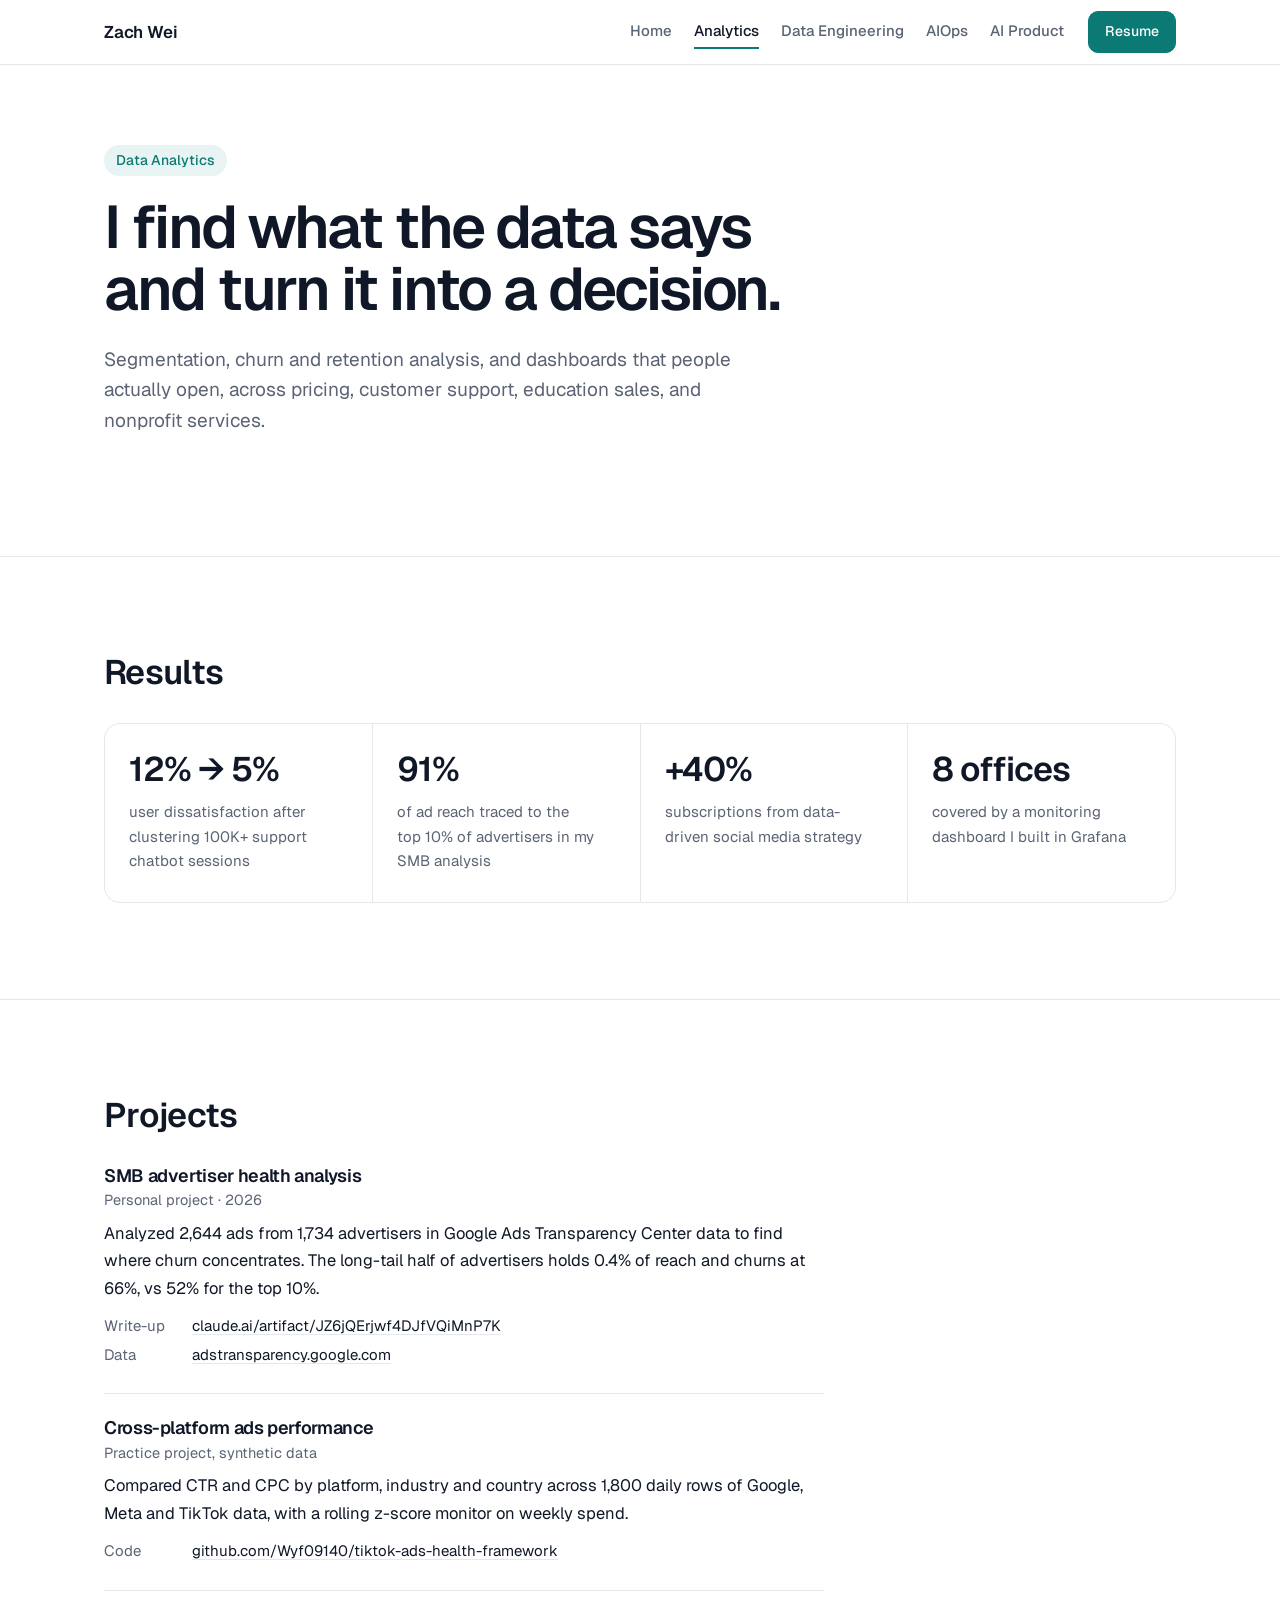
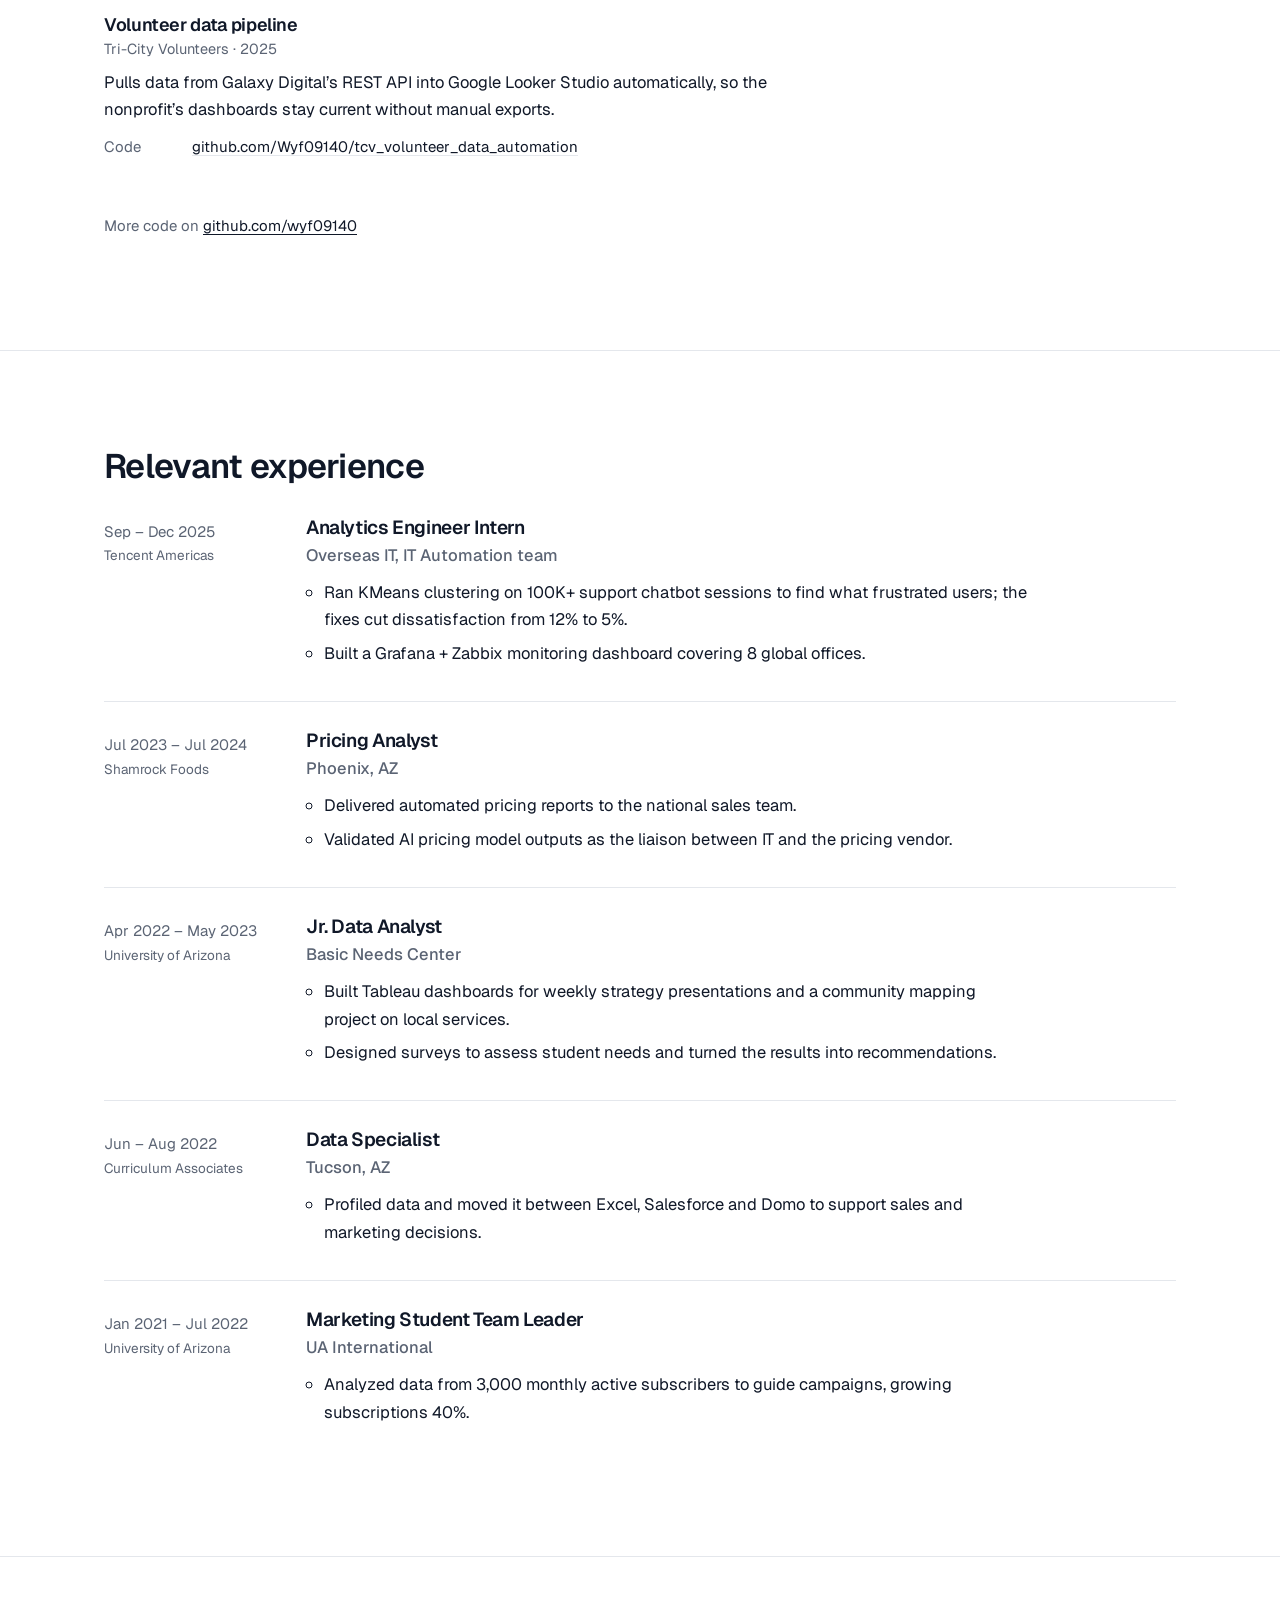
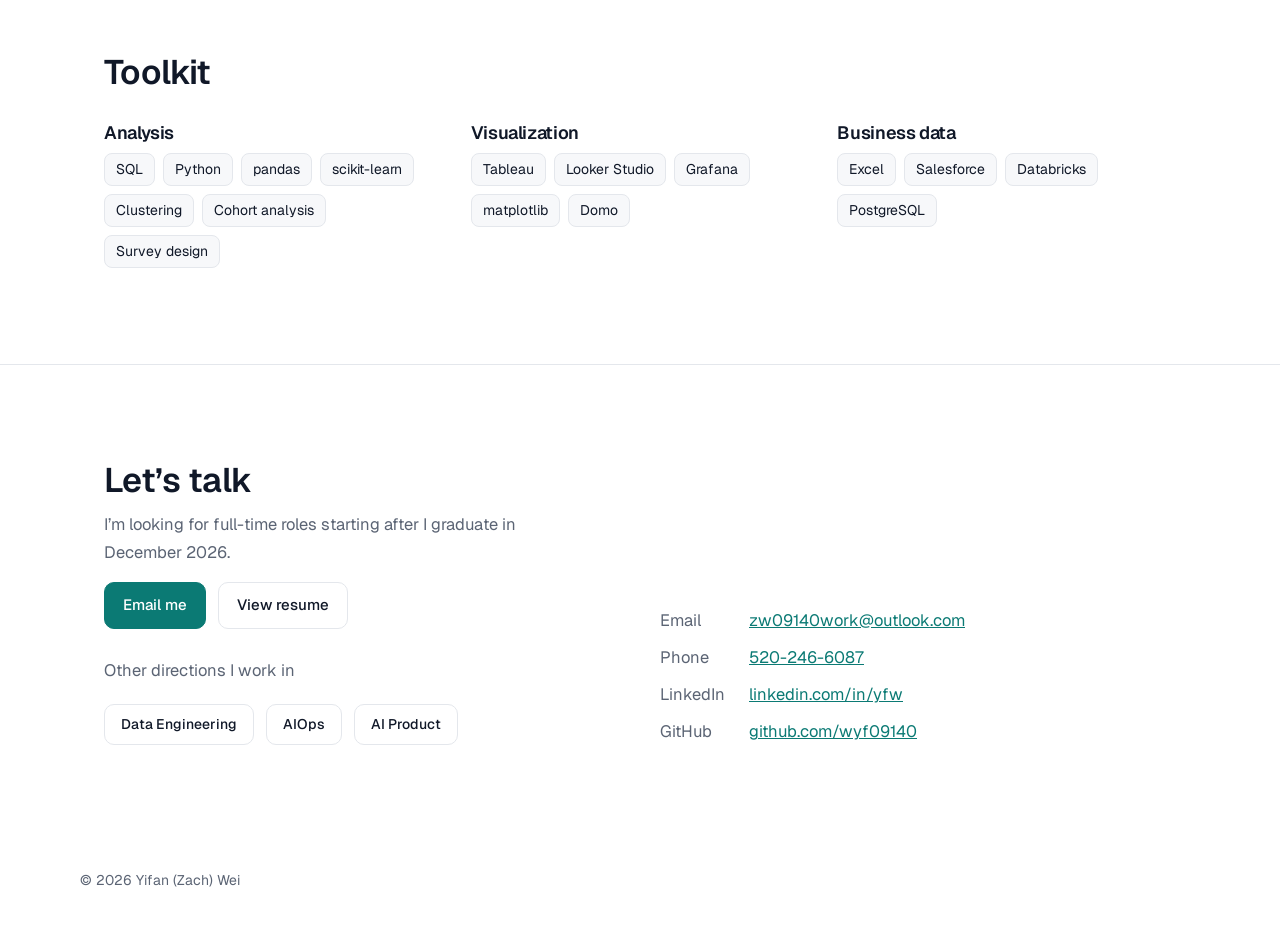
==== analytics.html @ 49b50e6c "Add files via upload" ====
<!doctype html>
<html lang="en">
<head>
<meta charset="utf-8">
<meta name="viewport" content="width=device-width, initial-scale=1, viewport-fit=cover">
<link rel="icon" href="data:image/svg+xml,<svg xmlns=%27http://www.w3.org/2000/svg%27 viewBox=%270 0 100 100%27><text y=%27.9em%27 font-size=%2790%27>🛰️</text></svg>">
<link rel="preconnect" href="https://fonts.googleapis.com"><link rel="preconnect" href="https://fonts.gstatic.com" crossorigin>
<link href="https://fonts.googleapis.com/css2?family=Geist:wght@400;500;600&display=swap" rel="stylesheet">
<link rel="stylesheet" href="style.css">
<title>Data Analytics — Zach Wei</title>
</head>
<body data-track="analytics">
<main>
  <section class="track-hero">
    <div class="wrap">
      <p class="kicker">Data Analytics</p>
      <h1>I find what the data says and turn it into a decision.</h1>
      <p class="lede">Segmentation, churn and retention analysis, and dashboards that people actually open, across pricing, customer support, education sales, and nonprofit services.</p>
    </div>
  </section>

  <section>
    <div class="wrap">
      <h2>Results</h2>
      <div class="stats">
        <div class="stat"><b>12% → 5%</b><p>user dissatisfaction after clustering 100K+ support chatbot sessions</p></div>
        <div class="stat"><b>91%</b><p>of ad reach traced to the top 10% of advertisers in my SMB analysis</p></div>
        <div class="stat"><b>+40%</b><p>subscriptions from data-driven social media strategy</p></div>
        <div class="stat"><b>8 offices</b><p>covered by a monitoring dashboard I built in Grafana</p></div>
      </div>
    </div>
  </section>

  <section>
    <div class="wrap">
      <h2>Projects</h2>
      <ul class="plist">
        <li>
          <h3>SMB advertiser health analysis</h3>
          <p class="meta">Personal project · 2026</p>
          <p>Analyzed 2,644 ads from 1,734 advertisers in Google Ads Transparency Center data to find where churn concentrates. The long-tail half of advertisers holds 0.4% of reach and churns at 66%, vs 52% for the top 10%.</p>
          <ul class="plinks"><li><span>Write-up</span><a href="https://claude.ai/artifact/JZ6jQErjwf4DJfVQiMnP7K#advertiser-health" target="_blank" rel="noopener">claude.ai/artifact/JZ6jQErjwf4DJfVQiMnP7K</a></li><li><span>Data</span><a href="https://adstransparency.google.com" target="_blank" rel="noopener">adstransparency.google.com</a></li></ul>
        </li>
        <li>
          <h3>Cross-platform ads performance</h3>
          <p class="meta">Practice project, synthetic data</p>
          <p>Compared CTR and CPC by platform, industry and country across 1,800 daily rows of Google, Meta and TikTok data, with a rolling z-score monitor on weekly spend.</p>
          <ul class="plinks"><li><span>Code</span><a href="https://github.com/Wyf09140/tiktok-ads-health-framework" target="_blank" rel="noopener">github.com/Wyf09140/tiktok-ads-health-framework</a></li></ul>
        </li>
        <li>
          <h3>Volunteer data pipeline</h3>
          <p class="meta">Tri-City Volunteers · 2025</p>
          <p>Pulls data from Galaxy Digital’s REST API into Google Looker Studio automatically, so the nonprofit’s dashboards stay current without manual exports.</p>
          <ul class="plinks"><li><span>Code</span><a href="https://github.com/Wyf09140/tcv_volunteer_data_automation" target="_blank" rel="noopener">github.com/Wyf09140/tcv_volunteer_data_automation</a></li></ul>
        </li>
      </ul>
      <p class="more">More code on <a href="https://github.com/wyf09140" target="_blank" rel="noopener">github.com/wyf09140</a></p>
    </div>
  </section>

  <section>
    <div class="wrap">
      <h2>Relevant experience</h2>
      <ol class="timeline">
        <li><div class="when">Sep – Dec 2025<small>Tencent Americas</small></div><div><h3>Analytics Engineer Intern</h3><p class="org">Overseas IT, IT Automation team</p><ul>
          <li>Ran KMeans clustering on 100K+ support chatbot sessions to find what frustrated users; the fixes cut dissatisfaction from 12% to 5%.</li>
          <li>Built a Grafana + Zabbix monitoring dashboard covering 8 global offices.</li></ul></div></li>
        <li><div class="when">Jul 2023 – Jul 2024<small>Shamrock Foods</small></div><div><h3>Pricing Analyst</h3><p class="org">Phoenix, AZ</p><ul>
          <li>Delivered automated pricing reports to the national sales team.</li>
          <li>Validated AI pricing model outputs as the liaison between IT and the pricing vendor.</li></ul></div></li>
        <li><div class="when">Apr 2022 – May 2023<small>University of Arizona</small></div><div><h3>Jr. Data Analyst</h3><p class="org">Basic Needs Center</p><ul>
          <li>Built Tableau dashboards for weekly strategy presentations and a community mapping project on local services.</li>
          <li>Designed surveys to assess student needs and turned the results into recommendations.</li></ul></div></li>
        <li><div class="when">Jun – Aug 2022<small>Curriculum Associates</small></div><div><h3>Data Specialist</h3><p class="org">Tucson, AZ</p><ul>
          <li>Profiled data and moved it between Excel, Salesforce and Domo to support sales and marketing decisions.</li></ul></div></li>
        <li><div class="when">Jan 2021 – Jul 2022<small>University of Arizona</small></div><div><h3>Marketing Student Team Leader</h3><p class="org">UA International</p><ul>
          <li>Analyzed data from 3,000 monthly active subscribers to guide campaigns, growing subscriptions 40%.</li></ul></div></li>
      </ol>
    </div>
  </section>

  <section>
    <div class="wrap">
      <h2>Toolkit</h2>
      <div class="tools">
        <div><h3>Analysis</h3><ul class="chips"><li>SQL</li><li>Python</li><li>pandas</li><li>scikit-learn</li><li>Clustering</li><li>Cohort analysis</li><li>Survey design</li></ul></div>
        <div><h3>Visualization</h3><ul class="chips"><li>Tableau</li><li>Looker Studio</li><li>Grafana</li><li>matplotlib</li><li>Domo</li></ul></div>
        <div><h3>Business data</h3><ul class="chips"><li>Excel</li><li>Salesforce</li><li>Databricks</li><li>PostgreSQL</li></ul></div>
      </div>
    </div>
  </section>

  <div id="contact-slot"></div>
</main>
<script src="site.js"></script>
</body>
</html>
---- style.css ----
:root{
  --bg:#FFFFFF; --surface:#F7F8FA; --ink:#101828; --muted:#5B6474; --line:#E4E7EC;
  --accent:#2557D6; --accent-ink:#FFFFFF; --soft:#EEF2FC;
  --display:"Geist","Inter","Segoe UI",system-ui,sans-serif;
  --body:"Geist","Inter","Segoe UI",system-ui,sans-serif;
  --wrap:1120px; color-scheme:light; box-sizing:border-box;
  padding-top:env(safe-area-inset-top,0px); padding-bottom:env(safe-area-inset-bottom,0px);
}
body[data-track="analytics"]{--accent:#0B7A74; --soft:#E8F4F3}
body[data-track="aiops"]{--accent:#5B43C8; --soft:#F0EDFB}
body[data-track="aipm"]{--accent:#B0520F; --soft:#FBF0E8}
@media (prefers-color-scheme:dark){
  :root{--bg:#0B0F17; --surface:#131A26; --ink:#ECEFF4; --muted:#9AA3B2; --line:#232C3B; --accent:#7EA6FF; --accent-ink:#0E1729; --soft:#18233A; color-scheme:dark}
  body[data-track="analytics"]{--accent:#5FD0C8; --soft:#16343A}
  body[data-track="aiops"]{--accent:#B3A1FF; --soft:#2A2550}
  body[data-track="aipm"]{--accent:#F2A66B; --soft:#3A2A1E}
}
*,*::before,*::after{box-sizing:inherit}
html{scroll-behavior:smooth; scroll-padding-top:calc(72px + env(safe-area-inset-top,0px))}
body{margin:0; background:var(--bg); color:var(--ink); font:400 16.5px/1.65 var(--body); -webkit-font-smoothing:antialiased}
img{max-width:100%; display:block}
a{color:var(--accent)}
:focus-visible{outline:3px solid var(--accent); outline-offset:3px; border-radius:4px}
.wrap{max-width:var(--wrap); margin:0 auto; padding:0 24px}
h1,h2,h3{font-family:var(--display); line-height:1.12; margin:0; letter-spacing:-.02em; font-weight:600}
h2{font-size:clamp(26px,3.2vw,34px); font-weight:600; margin-bottom:32px}
h3{font-size:19px; font-weight:600}
p{margin:0 0 1em}
section{padding:96px 0; border-top:1px solid var(--line)}
.muted{color:var(--muted)}

/* header */
body::before{content:""; position:fixed; inset:0 0 auto; height:env(safe-area-inset-top,0px); z-index:10; background:var(--bg)}
header{position:sticky; top:env(safe-area-inset-top,0px); z-index:9; background:color-mix(in srgb,var(--bg) 88%,transparent); backdrop-filter:blur(10px); border-bottom:1px solid var(--line)}
header .wrap{display:flex; align-items:center; gap:24px; height:64px}
.brand{font:600 17px var(--display); letter-spacing:-.01em; color:var(--ink); text-decoration:none; margin-right:auto}
nav{display:flex; gap:22px}
nav a{color:var(--muted); text-decoration:none; font-size:15px; font-weight:500; padding:4px 0; border-bottom:2px solid transparent}
nav a:hover{color:var(--ink)}
nav a[aria-current="page"]{color:var(--ink); border-bottom-color:var(--accent)}
.btn{display:inline-flex; align-items:center; padding:10px 18px; border-radius:10px; font-weight:500; font-size:15px; text-decoration:none; border:1.5px solid var(--accent); background:var(--accent); color:var(--accent-ink)}
.btn.ghost{background:var(--bg); color:var(--ink); border-color:var(--line)}
.btn.ghost:hover{border-color:var(--ink)}
.btn.sm{padding:8px 16px; font-size:14px}
.cta{display:flex; flex-wrap:wrap; gap:12px}
@media (max-width:1100px){ nav{display:none} }
.mobile-nav{display:none; gap:8px; overflow-x:auto; padding:10px 24px; border-bottom:1px solid var(--line)}
.mobile-nav a{flex:none; padding:6px 14px; border:1px solid var(--line); border-radius:999px; color:var(--ink); text-decoration:none; font-size:14px}
.mobile-nav a[aria-current="page"]{background:var(--accent); border-color:var(--accent); color:var(--accent-ink)}
@media (max-width:1100px){ .mobile-nav{display:flex} }

/* home hero */
.hero{padding:72px 0 88px; border-top:0}
.hero-grid{display:grid; grid-template-columns:1.3fr .7fr; gap:56px; align-items:center}
.hero h1{font-size:clamp(48px,7vw,88px); font-weight:600; letter-spacing:-.045em; line-height:.95; margin-bottom:28px}
.hero .sub{font:500 clamp(19px,2vw,23px)/1.4 var(--display); letter-spacing:-.01em; margin-bottom:18px; max-width:28em}
.lede{font-size:19px; line-height:1.6; max-width:36em; margin-bottom:32px; color:var(--muted)}
.portrait{aspect-ratio:4/5; border-radius:20px; overflow:hidden; background:var(--line)}
.portrait img{width:100%; height:100%; object-fit:cover; object-position:50% 30%}
@media (max-width:860px){ .hero-grid{grid-template-columns:1fr} .portrait{max-width:340px; aspect-ratio:1} }

/* direction cards */
.paths{display:grid; grid-template-columns:repeat(2,1fr); gap:20px}
.path{display:flex; flex-direction:column; padding:28px; border-radius:16px; background:var(--surface); border:1px solid var(--line); color:var(--ink); text-decoration:none; transition:border-color .15s}
.path:hover{border-color:var(--accent)}
.path h3{font-size:21px; margin-bottom:10px}
.path p{color:var(--muted); margin-bottom:24px}
.path .proof{margin-top:auto; padding-top:18px; border-top:1px solid var(--line)}
.path .proof b{display:block; font:600 26px/1 var(--display); letter-spacing:-.02em; color:var(--accent); margin-bottom:6px}
.path .proof span{font-size:14.5px; color:var(--muted)}
.path .go{margin-top:18px; font-weight:600; color:var(--accent)}
.path.analytics{--accent:#0E7C78}
.path.aiops{--accent:#6447C9}
.path.aipm{--accent:#B4530F}
@media (prefers-color-scheme:dark){ .path.analytics{--accent:#5FD0C8} .path.aiops{--accent:#B3A1FF} .path.aipm{--accent:#F2A66B} }
@media (max-width:860px){ .paths{grid-template-columns:1fr} }

/* about */
.about{display:grid; grid-template-columns:repeat(4,1fr); gap:28px}
.about .pic{border-radius:12px; overflow:hidden; aspect-ratio:4/3; background:var(--line); margin-bottom:16px}
.about .pic img{width:100%; height:100%; object-fit:cover}
.about h3{font-size:18px; margin-bottom:8px}
.about p{color:var(--muted); font-size:15.5px}
@media (max-width:900px){ .about{grid-template-columns:1fr 1fr} }
@media (max-width:520px){ .about{grid-template-columns:1fr} }

/* compact experience */
.glance{list-style:none; margin:0; padding:0}
.glance li{display:grid; grid-template-columns:170px 1fr auto; gap:24px; padding:16px 0; border-top:1px solid var(--line); align-items:baseline}
.glance li:first-child{border-top:0}
.glance .when{color:var(--muted); font-size:15px}
.glance .org{color:var(--muted)}
@media (max-width:640px){ .glance li{grid-template-columns:1fr; gap:2px} }

/* track hero */
.track-hero{padding:80px 0 88px; border-top:0}
.track-hero .kicker{display:inline-block; font-weight:500; font-size:14px; color:var(--accent); background:var(--soft); padding:4px 12px; border-radius:999px; margin-bottom:20px}
.track-hero h1{font-size:clamp(36px,5vw,60px); font-weight:600; letter-spacing:-.035em; line-height:1.04; max-width:14em; margin-bottom:24px}

/* stats */
.stats{display:grid; grid-template-columns:repeat(4,1fr); gap:1px; background:var(--line); border:1px solid var(--line); border-radius:16px; overflow:hidden}
.stat{background:var(--bg); padding:28px 24px}
.stat b{display:block; font:600 clamp(26px,2.8vw,34px)/1.05 var(--display); letter-spacing:-.03em; margin-bottom:12px}
.stat p{margin:0; color:var(--muted); font-size:15px}
@media (max-width:900px){ .stats{grid-template-columns:1fr 1fr} }
@media (max-width:480px){ .stats{grid-template-columns:1fr} }

/* timeline */
.timeline{list-style:none; margin:0; padding:0}
.timeline > li{display:grid; grid-template-columns:170px 1fr; gap:32px; padding:28px 0; border-top:1px solid var(--line)}
.timeline > li:first-child{border-top:0; padding-top:0}
.when small{display:block; font-size:13.5px; color:var(--muted)}
.timeline .when{color:var(--muted); font-size:15px; padding-top:3px}
.timeline .org{color:var(--muted); font-weight:500; margin:4px 0 10px}
.timeline ul{margin:0; padding-left:1.1em; max-width:44em}
.timeline ul li{margin-bottom:6px}
@media (max-width:640px){ .timeline > li{grid-template-columns:1fr; gap:6px} }

/* cases & projects */
.case{background:var(--surface); border:1px solid var(--line); border-radius:16px; padding:36px; margin-bottom:24px}
.case .src{color:var(--muted); font-size:15px; margin-bottom:24px}
.case-grid{display:grid; grid-template-columns:1fr 1fr; gap:28px 40px}
.case h4{font:700 16px var(--body); margin:0 0 8px}
.case ul{margin:0 0 1.2em; padding-left:1.1em}
.kpis{display:flex; flex-wrap:wrap; gap:36px; margin-bottom:28px}
.kpis b{display:block; font:600 30px/1 var(--display); letter-spacing:-.03em; color:var(--accent)}
.kpis span{color:var(--muted); font-size:14.5px}
.chart{max-width:460px}
.chart text{fill:var(--ink); font:500 13px var(--body)}
.chart .lbl{fill:var(--muted)}
.chart rect{fill:var(--line)}
.chart rect.hi{fill:var(--accent)}
.note{font-size:14.5px; color:var(--muted); border-top:1px solid var(--line); padding-top:16px; margin:8px 0 0}
.projects{display:grid; grid-template-columns:repeat(3,1fr); gap:20px}
.projects > *{display:block; padding:24px; border:1px solid var(--line); border-radius:14px; color:var(--ink); text-decoration:none; background:var(--surface)}
.projects a:hover{border-color:var(--accent)}
.projects h3{font-size:18px; margin-bottom:8px}
.projects .yr{color:var(--muted); font-size:14px; margin-bottom:8px; display:block}
.projects p{color:var(--muted); font-size:15.5px; margin:0}
@media (max-width:860px){ .case-grid,.projects{grid-template-columns:1fr} .case{padding:24px} }

/* toolkit */
.tools{display:grid; grid-template-columns:repeat(3,1fr); gap:28px}
.tools h3{font-size:18px; margin-bottom:10px}
.chips{display:flex; flex-wrap:wrap; gap:8px; list-style:none; margin:0; padding:0}
.chips li{padding:4px 11px; border-radius:8px; background:var(--surface); border:1px solid var(--line); font-size:14px}
@media (max-width:860px){ .tools{grid-template-columns:1fr} }

/* education */
.edu{display:grid; grid-template-columns:1fr 1fr; gap:28px}
.school{padding:26px 28px; border:1px solid var(--line); border-radius:14px; background:var(--surface)}
.school img{width:64px; height:64px; object-fit:contain; border-radius:14px; background:#fff; padding:6px}
.school .deg{font-weight:600; margin:6px 0 2px}
.school .meta{color:var(--muted); font-size:15px; margin:0}
@media (max-width:860px){ .edu{grid-template-columns:1fr} }

/* testimonials */
.quotes{display:grid; grid-template-columns:repeat(3,1fr); gap:36px}
blockquote{margin:0}
blockquote p{font:400 18px/1.55 var(--display); margin-bottom:16px}
blockquote footer{color:var(--muted); font-size:14.5px; line-height:1.45}
blockquote footer b{color:var(--ink); display:block; font-weight:600}
@media (max-width:860px){ .quotes{grid-template-columns:1fr} }

/* contact & footer */
.contact{display:grid; grid-template-columns:1fr 1fr; gap:40px; align-items:end}
.contact h2{margin-bottom:12px}
.contact dl{display:grid; grid-template-columns:auto 1fr; gap:10px 24px; margin:0}
.contact dt{color:var(--muted)}
.contact dd{margin:0; overflow-wrap:anywhere}
.others{display:flex; flex-wrap:wrap; gap:12px; margin-top:20px}
.foot{padding:28px 0 40px; color:var(--muted); font-size:14px}
@media (max-width:760px){ .contact{grid-template-columns:1fr} }

/* AI product cards */
.products{display:grid; gap:20px}
.product{display:grid; grid-template-columns:260px 1fr; gap:32px; background:var(--surface); border:1px solid var(--line); border-radius:16px; padding:30px}
.product .ctx{color:var(--muted); font-size:15px; margin:6px 0 14px}
.product .outcome{font:600 21px/1.25 var(--display); letter-spacing:-.02em; color:var(--accent)}
.product dl{display:grid; grid-template-columns:120px 1fr; gap:10px 20px; margin:0}
.product dt{font-weight:600}
.product dd{margin:0; color:var(--muted)}
.product a{font-weight:600}
.principles{display:grid; grid-template-columns:repeat(2,1fr); gap:28px 40px}
.principles h3{font-size:19px; margin-bottom:8px}
.principles p{color:var(--muted); margin:0}
@media (max-width:860px){ .product{grid-template-columns:1fr; gap:16px; padding:24px} .product dl{grid-template-columns:1fr; gap:2px 0} .product dd{margin-bottom:10px} .principles{grid-template-columns:1fr} }
h1,h2,h3,.sub{text-wrap:balance}
p,li,dd{text-wrap:pretty}

/* about with photos */
.about2{display:grid; gap:40px}
.photos{display:grid; grid-template-columns:1fr 1fr; gap:16px}
.photos img{width:100%; aspect-ratio:3/2; object-fit:cover; border-radius:12px; background:var(--surface)}
.about-text{display:grid; grid-template-columns:repeat(4,1fr); gap:28px}
.about-text h3{font-size:18px; margin-bottom:8px}
.about-text p{color:var(--muted); font-size:15.5px; margin:0}
@media (max-width:860px){ .about-text{grid-template-columns:1fr 1fr} }
@media (max-width:520px){ .about-text,.photos{grid-template-columns:1fr} }

.case .links{display:flex; flex-wrap:wrap; gap:10px; margin:8px 0 20px}

/* plain project list */
.plist{list-style:none; margin:0; padding:0; max-width:720px}
.plist > li{padding:24px 0; border-top:1px solid var(--line)}
.plist > li:first-child{border-top:0; padding-top:0}
.plist h3{font-size:18px; margin-bottom:2px}
.plist .meta{color:var(--muted); font-size:14.5px; margin:0 0 8px}
.plist p{margin:0}
.plinks{list-style:none; margin:10px 0 0; padding:0; font-size:15px}
.plinks li{display:grid; grid-template-columns:76px 1fr; gap:12px; padding:2px 0}
.plinks span{color:var(--muted)}
.plinks a{color:var(--ink); text-decoration:underline; text-decoration-color:var(--line); text-underline-offset:3px; overflow-wrap:anywhere}
.plinks a:hover{text-decoration-color:var(--ink)}
.more{margin-top:28px; color:var(--muted); font-size:15px}
.more a{color:var(--ink); text-underline-offset:3px}
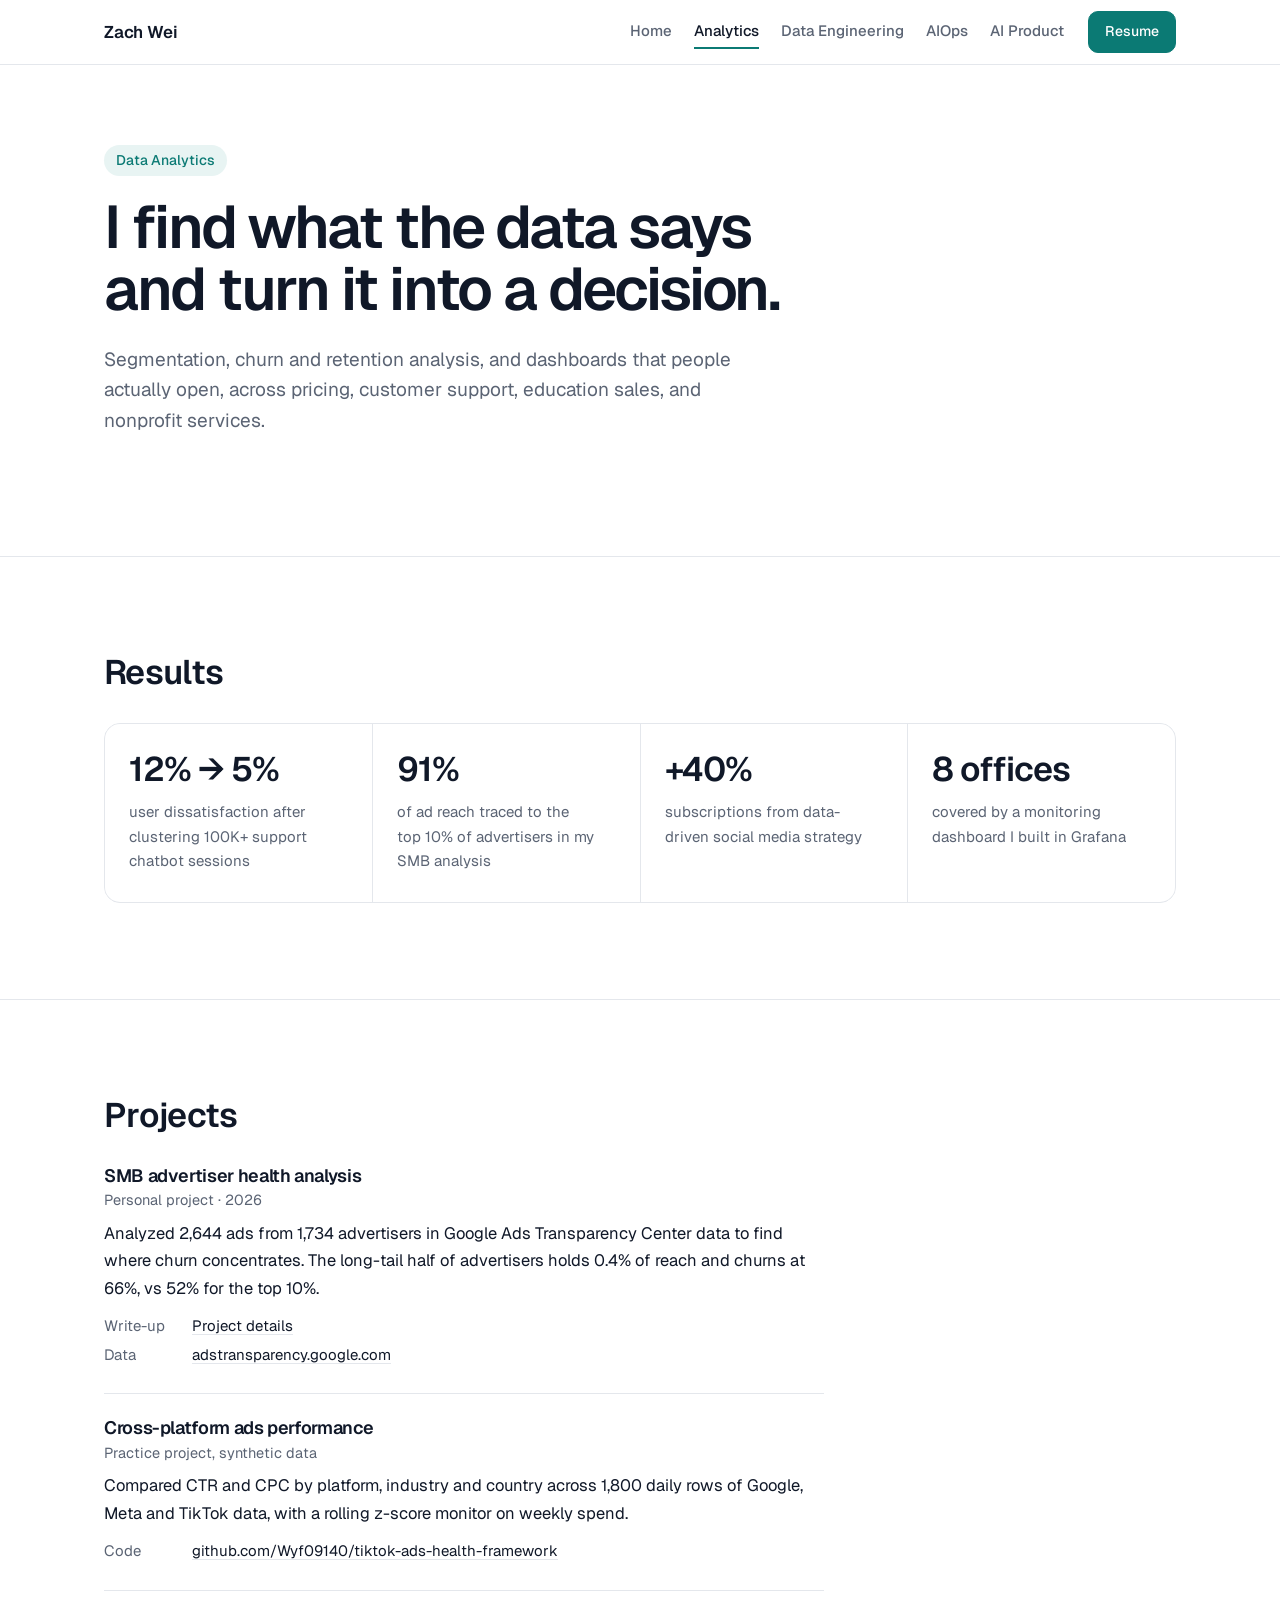
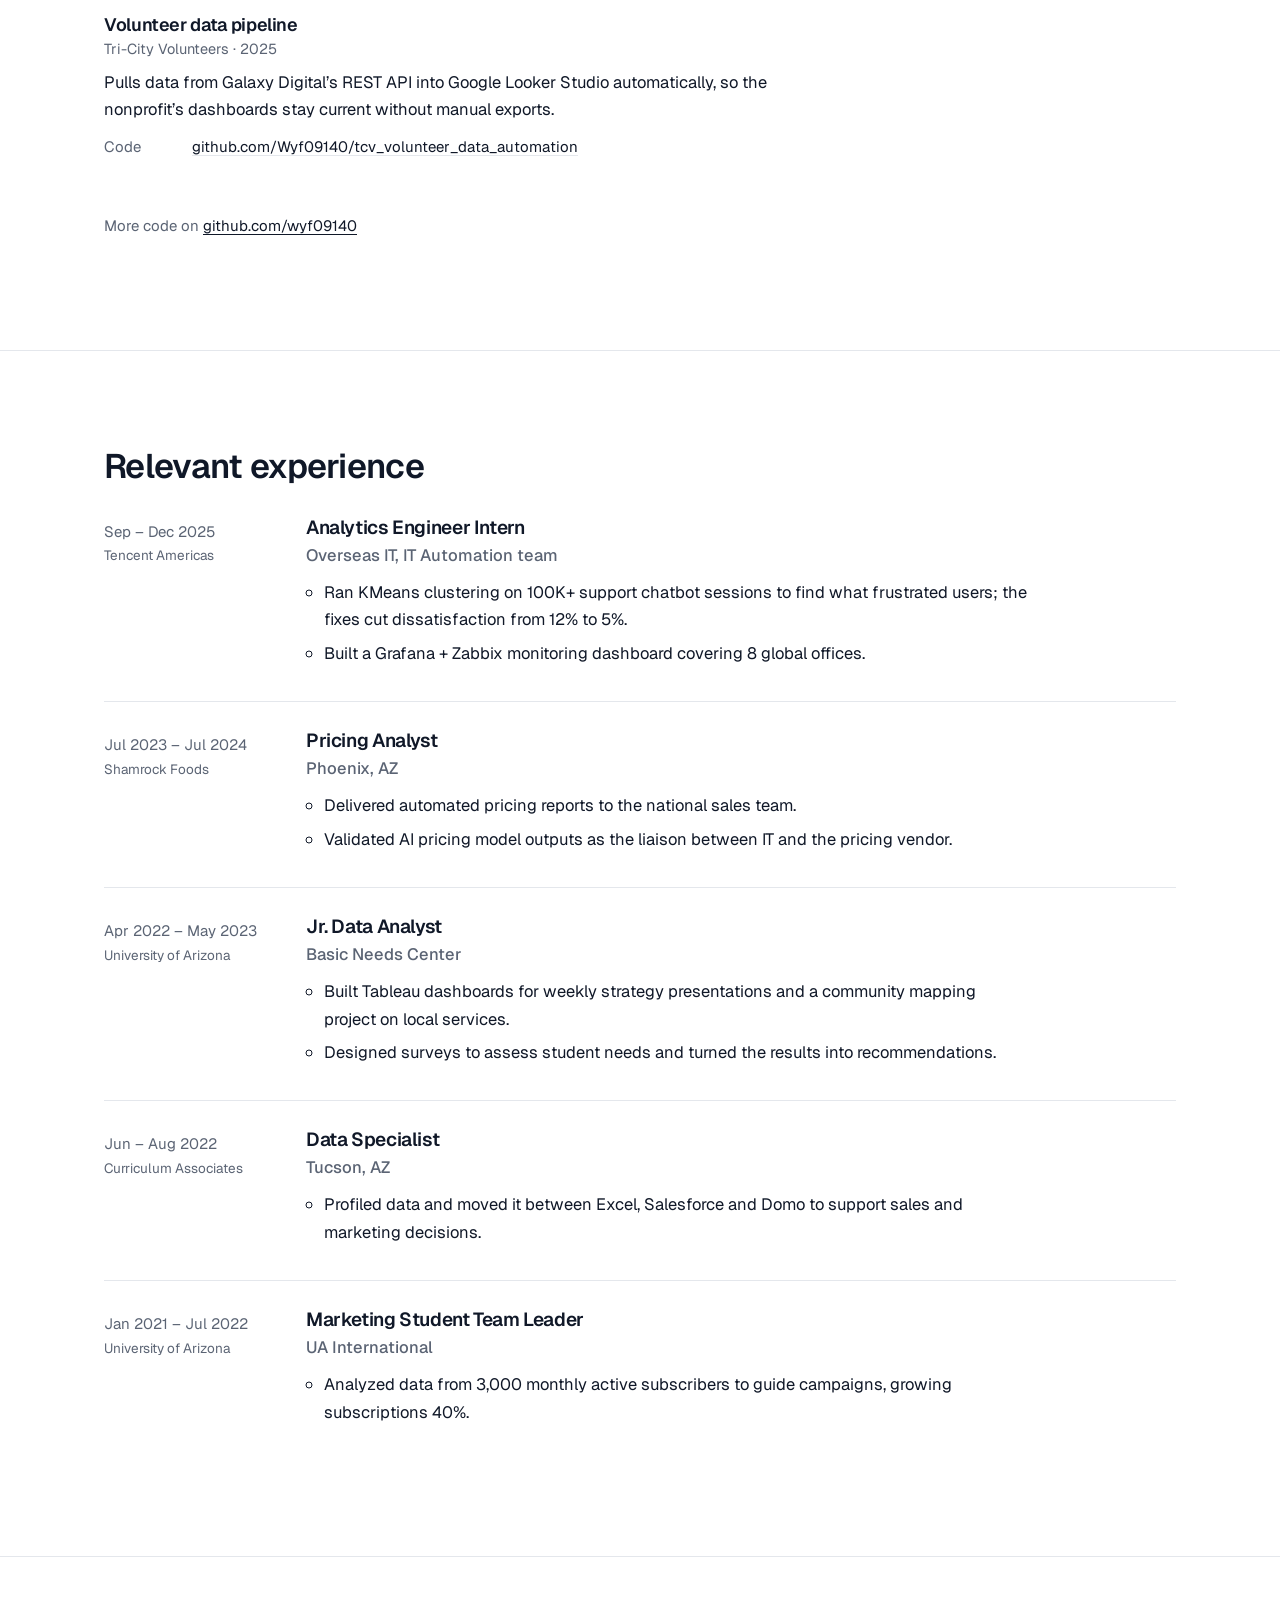
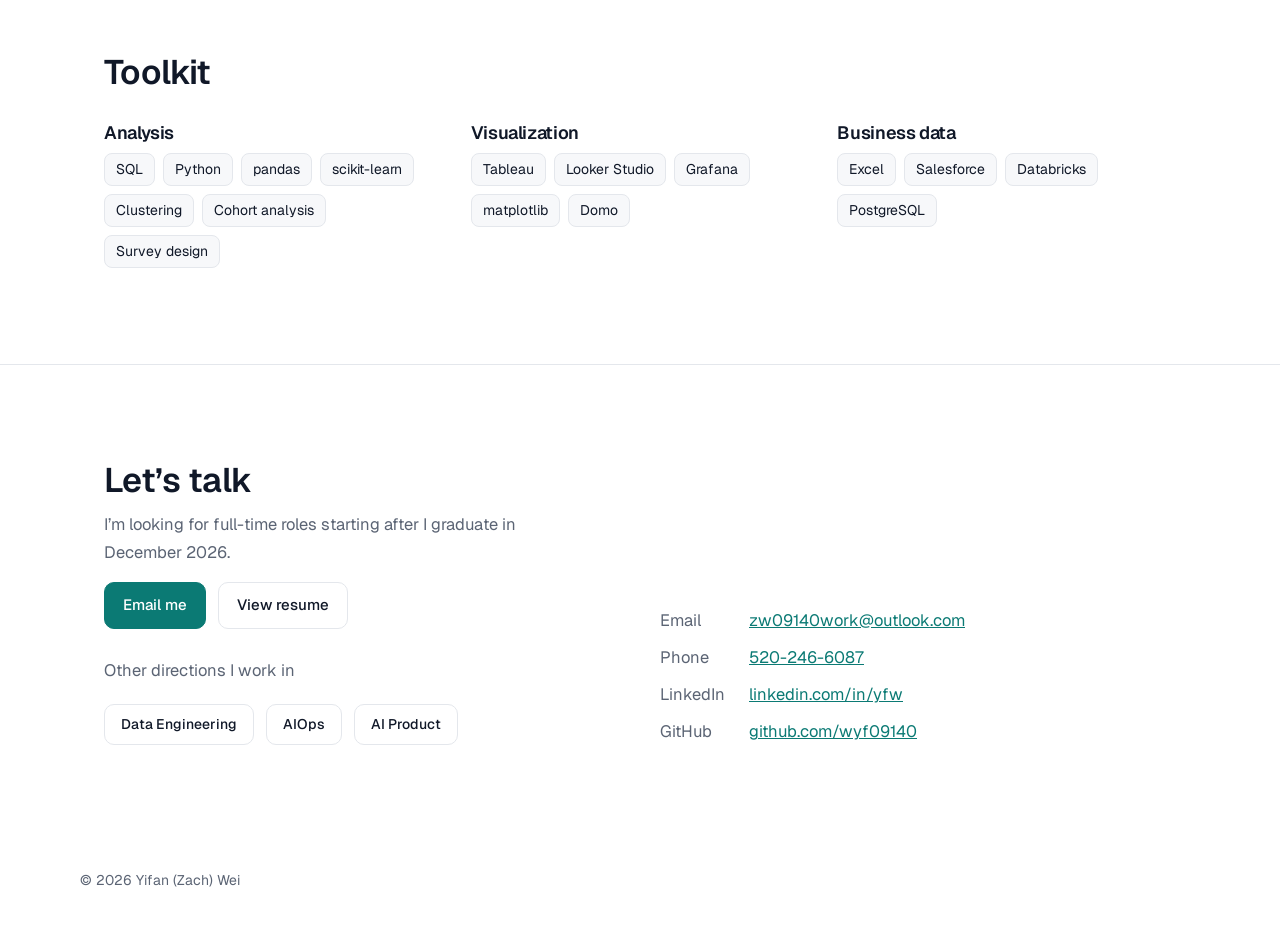
==== commit a58ecfff: "Add advertiser health project page, linked from Data Analytics Co-Authored-By: Claude Opus 5.5 <nore" ====
--- a/analytics.html
+++ b/analytics.html
@@ -39,7 +39,7 @@
           <h3>SMB advertiser health analysis</h3>
           <p class="meta">Personal project · 2026</p>
           <p>Analyzed 2,644 ads from 1,734 advertisers in Google Ads Transparency Center data to find where churn concentrates. The long-tail half of advertisers holds 0.4% of reach and churns at 66%, vs 52% for the top 10%.</p>
-          <ul class="plinks"><li><span>Write-up</span><a href="https://claude.ai/artifact/JZ6jQErjwf4DJfVQiMnP7K#advertiser-health" target="_blank" rel="noopener">claude.ai/artifact/JZ6jQErjwf4DJfVQiMnP7K</a></li><li><span>Data</span><a href="https://adstransparency.google.com" target="_blank" rel="noopener">adstransparency.google.com</a></li></ul>
+          <ul class="plinks"><li><span>Write-up</span><a href="advertiser-health.html">Project details</a></li><li><span>Data</span><a href="https://adstransparency.google.com" target="_blank" rel="noopener">adstransparency.google.com</a></li></ul>
         </li>
         <li>
           <h3>Cross-platform ads performance</h3>
